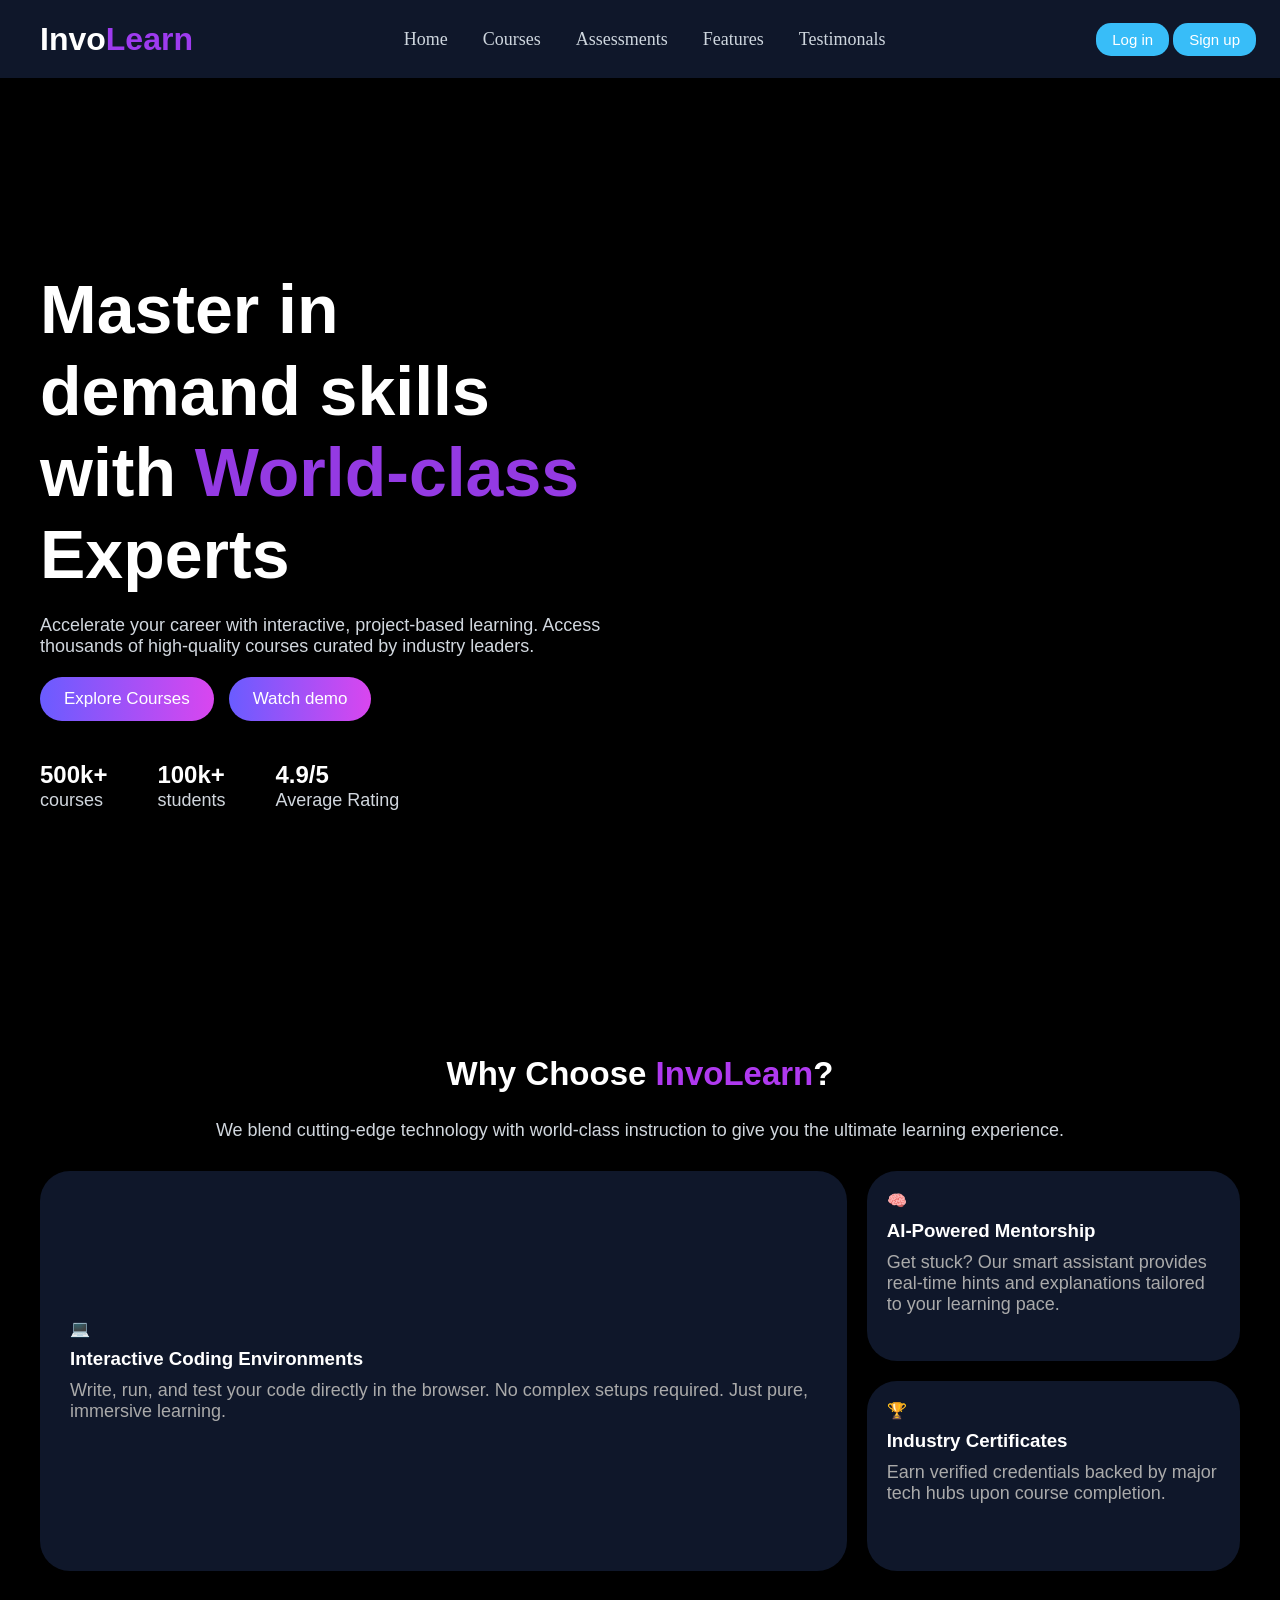
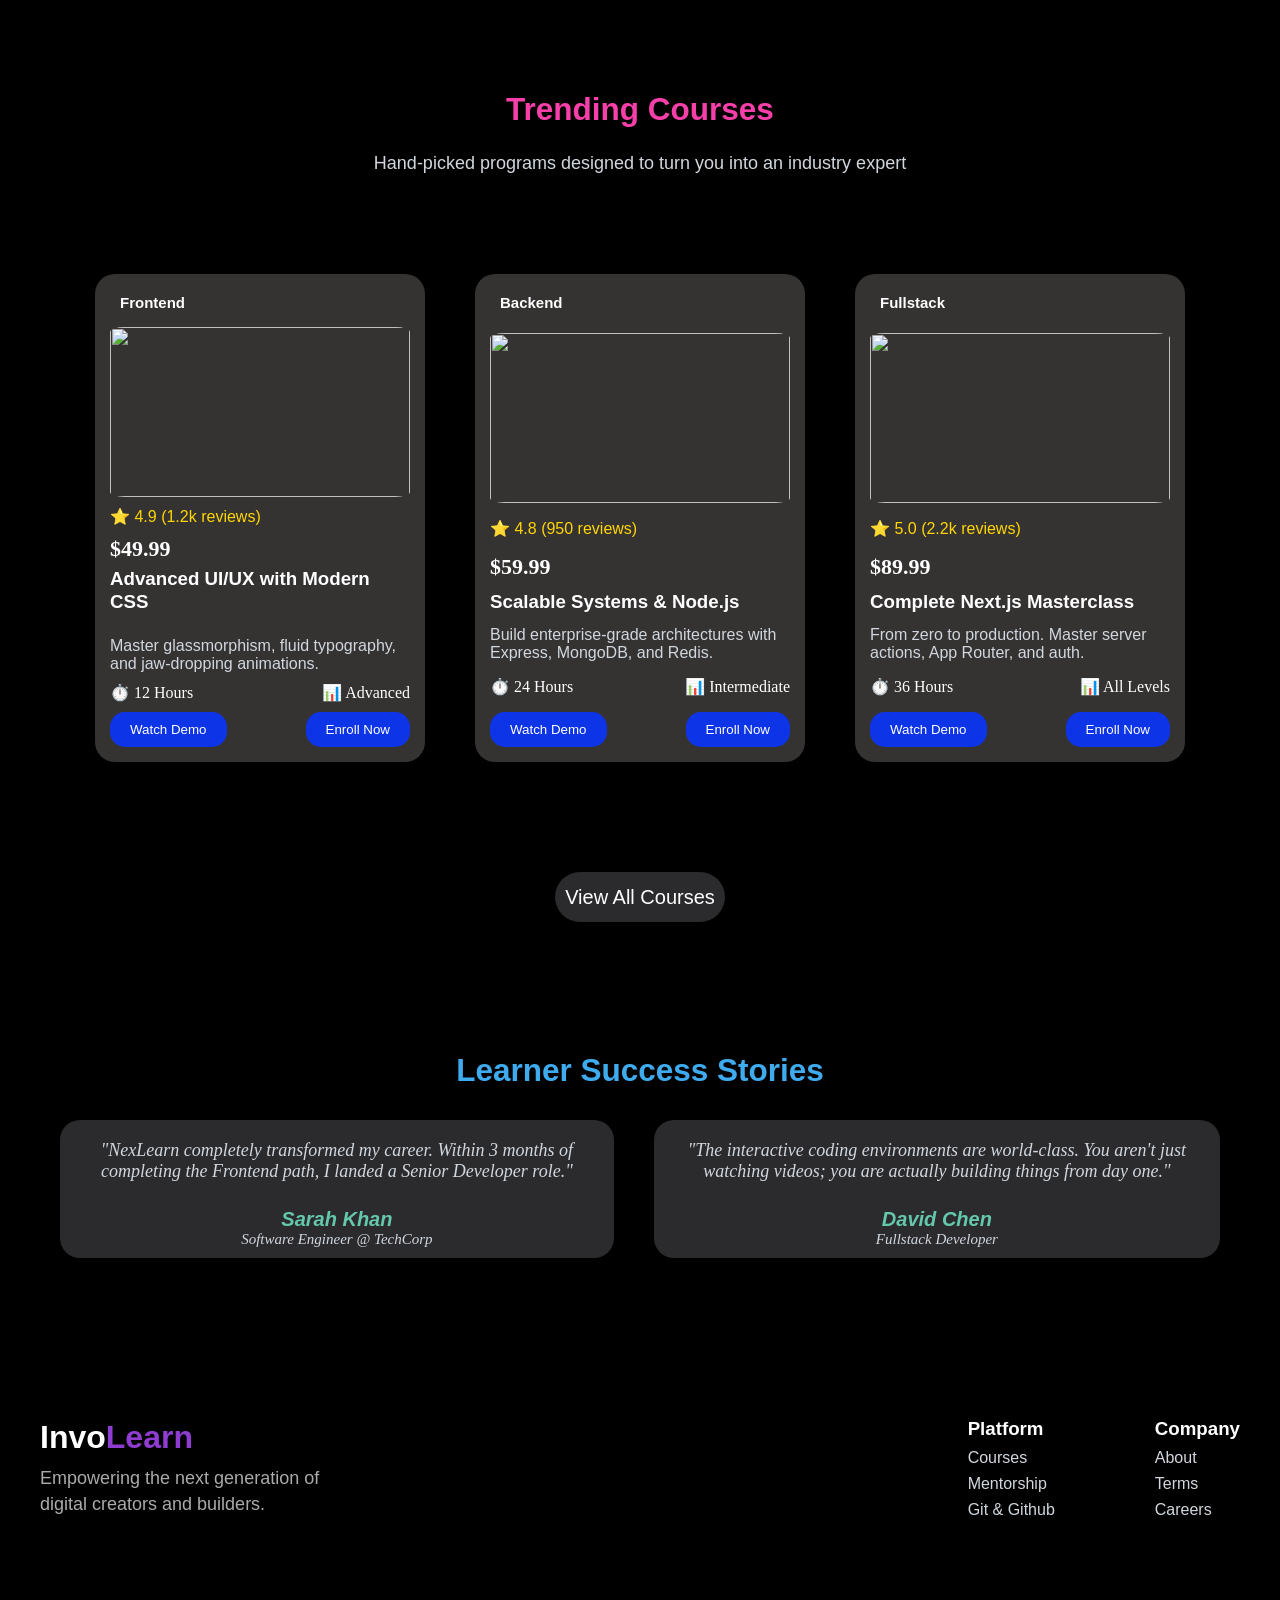
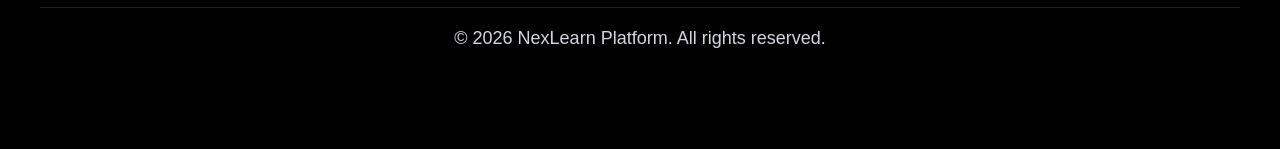
==== index.html @ 538912b0 "Add files via upload" ====
<!DOCTYPE html>
<html lang="en">
<head>
    <meta charset="UTF-8">
    <meta name="viewport" content="width=device-width, initial-scale=1.0">
    <title>InvoLearn</title>
    <link rel="stylesheet" href="style.css">
    <link rel="stylesheet" href="course_css.css">
   
</head>
<body>
    
    <div class="nav">
        <h1>Invo<span style="color:rgb(158, 59, 239)">Learn</span></h1>

    <nav class="navbar">
    <ul>
        <li><a href="#home">Home</a></li>
        <li><a href="courses.html">Courses</a></li>
        <li><a href="assessments.html">Assessments</a></li>
        <li><a href="#features">Features</a></li>
        <li><a href="#review">Testimonals</a></li>
    </ul>
     </nav>
    
    <div class="navbut">
        <button  class="login-btn" onclick="openModal()" id="loginBtn">Log in</button>
        <button class="signup-btn" id="signupBtnHeader"><a href="SignUp_page.html">Sign up</a></button>
        <button id="logoutBtn" style="display: none;">Logout</button>
    </div>
    </div>
  
   <!-- HEADER -->
   <header class="hero" id="home">
    <div class="hero-content">
        <div class="herotext">
          <h1>Master in demand skills with <span style="color:rgb(148, 58, 227)">World-class</span> Experts</h1>
          <p>Accelerate your career with interactive, project-based learning. Access thousands of high-quality courses curated by industry leaders.</p>
        
        <div class="hero-button">
        <button onclick="goToCourses()">
            Explore Courses
        </button>
        <button>Watch demo</button>
        </div>
        <div class="stats">
            <div>
             <h2>500k+</h2>
            <p>courses</p>
            </div>

             <div>
              <h2>100k+</h2>
               <p>students</p>
            </div>
             <div>
             <h2>4.9/5</h2>
            <p>Average Rating</p>
             </div>
        </div>
        
    </div>
    <div class="hero-image">
        <img src="assets/main.png" alt="">
    </div>
    </div>
    
   </header>
<!-- SECTION1 FEATURES -->
   <section class="section1" id="features" >
    <div class="sec1head">
    <h1>Why Choose <span style="color:rgb(175, 57, 239)">InvoLearn</span>?</h1>
    <br>
    <p>We blend cutting-edge technology with world-class instruction to give you the ultimate learning experience.</p>
   </div>

   <div class="features">
     
    <div class="f1">
        💻
        <h3>Interactive Coding Environments</h3>
        <p>Write, run, and test your code directly in the browser. No complex setups required. Just pure, immersive learning.</p>
   </div>
   <div class="right-card">
   <div class="f2">🧠
        <h3>AI-Powered Mentorship</h3>
        <p>Get stuck? Our smart assistant provides real-time hints and explanations tailored to your learning pace.</p>
    </div>
    <div class="f3" >🏆
        <h3>Industry Certificates</h3>
        <p>Earn verified credentials backed by major tech hubs upon course completion.</p>
    </div>
</div>
</div>
</section>

<!-- SECTION2 Courses-->
<section class="section2" id="course">
    <div class="sec2head">
        <h1 style="color:rgb(247, 63, 170)">Trending Courses</h1>
        <br>
        <p>Hand-picked programs designed to turn you into an industry expert</p>
    </div>
    <div class="courses">

      <div class="card">
        <h4 class="tag">Frontend</h4>
        <img src="assets/course_1.png" alt="">
            <p class="rating">⭐ 4.9 (1.2k reviews)</p>
            <span class="course-price">$49.99</span>
            <h3>Advanced UI/UX with Modern CSS</h3>
            <br>
            <p>Master glassmorphism, fluid typography, and jaw-dropping animations.</p>
              
            <div class="info">
            <span >⏱️ 12 Hours</span>
            <span>📊 Advanced</span>
            </div>
            <div class="btn-group">
            <button class="demo-btn" data-course="front">Watch Demo</button>  
            <button class="cardenroll-btn" data-course="frontend">Enroll Now</button>
            </div>
        </div>

     <div class="card">
            <h2 class="tag">Backend</h2>
            <img src="assets/course_2.png" alt="">
            <p class="rating">⭐ 4.8 (950 reviews)</p>
            <span class="course-price">$59.99</span>
            <h3>Scalable Systems & Node.js</h3>
            <p>Build enterprise-grade architectures with Express, MongoDB, and Redis.</p>
            
            <div class="info">
            <span>⏱️ 24 Hours</span>
            <span>📊 Intermediate</span>
            </div>
            <div class="btn-group">
            <button class="demo-btn" data-course="back">Watch Demo</button>
            <button class="cardenroll-btn" data-course="backend">Enroll Now</button>
            </div>
        </div>

     <div class="card">
            <h2 class="tag">Fullstack</h2>
            <img src="assets/course_3.png" alt="">
            <p class="rating">⭐ 5.0 (2.2k reviews)</p>
            <span class="course-price">$89.99</span>
            <h3>Complete Next.js Masterclass</h3>
            <p>From zero to production. Master server actions, App Router, and auth.</p>
            
            <div class="info">
            <span>⏱️ 36 Hours</span>
            <span>📊 All Levels</span>
            </div>
            <div class="btn-group">
            <button class="demo-btn" data-course="full">Watch Demo</button>
            <button class="cardenroll-btn" data-course="Fullstack">Enroll Now</button>
            </div>
        </div>
    </div>
    <div class="view-all">
    <a href="courses.html"><button>View All Courses</button></a>
    </div>
</section>

<!-- SECTION 3 TESTIMONALS -->
    <section class="Testimonals" id="review">
        <div class="sec3head"><h1>Learner Success Stories</h1></div>
        <div class="learner">
        <div class="learn">
            <p>
                "NexLearn completely transformed my career. Within 3 months of completing the Frontend path, I landed a Senior Developer role."
            </p>
            <h4>Sarah Khan</h4>
            <p style="font-size:15px;">Software Engineer @ TechCorp</p>
        </div>
        <div class="learn">
            <p>
                "The interactive coding environments are world-class. You aren't just watching videos; you are actually building things from day one."
            </p>
            <h4>David Chen</h4>
            <p style="font-size:15px;">Fullstack Developer</p>
        </div>
        </div>
    </section>

    <footer class="foot">

        <div class="foot-content">
        <div class="foot-head">
            <h1>Invo<span style="color:rgb(142, 61, 208)">Learn</span></h1>
            <p>Empowering the next generation of digital creators and builders.</p>
        </div>

        <div class="foot-col">
            <div class="column">
            <h3>Platform</h3>
            <p>Courses</p>
            <p>Mentorship</p>
            <p>Git & Github</p>
            </div>

            <div class="column">
            <h3>Company</h3>
            <p>About</p>
            <p>Terms</p>
            <p>Careers</p>

            </div>
        </div>
        </div>

        <div class="foot-bottom">
            <p>&copy; 2026 NexLearn Platform. All rights reserved.</p>
        </div>
    </footer>

<!-- modal login/signup -->
 <div class="modal" id="loginModal">
    <div class="modal-content">
        <span class="close" onclick="closeModal()">×</span>

        <h2>Welcome Back</h2>
        <p>Sign in to continue your learning journey.</p>

        <form id="loginForm">
            <input type="email" placeholder="Email Address" required>
            <input type="password" placeholder="Password" required>

            <button class="submit-btn" type="submit">Log In</button>
            <br>
            <p>Don't have an account? <a href="SignUp_page.html" style="color:white">Signup</a></p>
        </form>
        
    </div>
</div>

<div id="msgg">Login Successful ✅</div>
  
</body>
<script>
function openModal() {
    document.getElementById("loginModal").style.display = "flex";
    document.getElementById("msgg").classList.remove("show");
}

function closeModal() {
    document.getElementById("loginModal").style.display = "none";
}

function showMessage() {
    let msg = document.getElementById("msgg");
     msg.classList.add("show");
     void msg.offsetWidth;
    msg.classList.add("show");
    setTimeout(() => {
        msg.classList.remove("show");
    }, 3000);

   
}


document.getElementById("loginForm").addEventListener("submit", function(e){
    e.preventDefault();

    let email = document.querySelector("#loginForm input[type='email']").value;
    let password = document.querySelector("#loginForm input[type='password']").value;

    if(email.trim() !== "" && password.trim() !== "") {
        localStorage.setItem("isLoggedIn", "true");
        closeModal();
        showMessage();

        // 🔥 Navbar update instantly (same page pe)
        document.getElementById("loginBtn").style.display = "none";
        document.getElementById("signupBtnHeader").style.display = "none";
        document.getElementById("logoutBtn").style.display = "inline-block";
    } 
    else {
        alert("Please fill all fields!");
    }
});

function goToCourses() {
    window.location.href = "courses.html";
}



</script>
<script src="enroll-button.js"></script> 
<script src="main.js"></script>
<script src="demo-page.js"></script>

</html>
---- style.css ----
*{
    margin:0;
    padding:0;

}
body{
    background-color: black;
    color:white;
}

h1, h2, h3, h4, h5, h6 {
    font-family: 'Outfit', sans-serif;
    font-weight: 700;
    line-height: 1.2;
}
p{
    font-size:18px;
    font-family :'Inter', sans-serif;
    color:rgb(209, 215, 222);
}
.nav{
    position:fixed;
    display: flex;
    justify-content: space-between;
    align-items: center;
    padding: 20px 40px;
    background: #0f172a;
    color: white;
    width: 95%;

}

.navbar ul{
    list-style: none;
    display:flex;
    gap:35px;
    align-items: center;
}

.navbar a{
    text-decoration: none;
    color:rgb(206, 214, 222);
    font-size:18px;
    transform:scale(1.5);
}

.navbut button{
   background: #38bdf8;
    color: white;
    border: none;
    font-size:15px;
    border-radius:15px;
    padding: 8px 16px;
    cursor: pointer;
}
.navbut button a{
    text-decoration: none;
    color:white;
}

li:hover{
    transform:scale(1.06);
}
a:hover{
    
    color:white;
}
.navbut button:hover{
    transform:scale(1.07);
}
/* Header */
.hero{
    min-height: 100vh;
    align-items: center;
    justify-content:center;
    max-width: 1200px;
    margin: 0 auto;
    padding: 30px 32px 64px;
    display:flex;
}
.hero-content{
    display:flex;
    align-items: center;
    justify-content: space-between;
    width:100%;
    gap:60px;
}
.herotext{
    flex:1;
    display:flex;
    min-width:500px;
    flex-direction:column;
    gap:20px;
}
.herotext h1{
    margin-top:120px;
    font-size: 68px;
    line-height: 1.2;
}
.hero-button{
    display:flex;
    gap:15px;
}
.hero-button button{
  padding: 12px 24px;
  font-size:17px;
  border-radius: 25px;
  border: none;
  background: linear-gradient(90deg, #6a5cff, #d946ef);
  color: white;
  cursor: pointer;
}
.stats{
    display:flex;
    gap:50px;
    margin-top:20px;
}
.hero-image{
    flex:1;
    display:flex;
    justify-content: center;
}
.hero-image img{
    
    max-width:400px;
    border-radius:15px;
    transition: 0.3s ease;
    
}
.hero-image img:hover{
    transform: translate(20px) rotate(-3deg) scale(1.05); ;
}
.hero-button button:hover{
    transform:scale(1.07);
}

/* section1 */
.section1{
    max-width: 1200px;   
    margin: 0 auto;      
    padding: 60px 20px;
}
.sec1head{
    text-align: center;
    font-size:22px;
    margin-bottom:30px;
    
}
.features{
    display:flex;
    gap:20px;
    margin-top:20px;
}
.f1{
    flex:2;
    background-color: #0f172a;
    padding:30px;
    border-radius:30px;   
     display:flex;
    flex-direction:column;
    justify-content:center;   
    align-items:flex-start;   
    text-align:left; 
    min-height: 250px;
}
.right-card{
    flex:1;
    display:flex;
    flex-direction:column;
    gap:20px;
}
.f2,.f3{
    background:#0f172a;
    padding:20px;
    border-radius:30px;
    min-height: 150px;
}
.f1 h3, .f2 h3, .f3 h3{
    margin:10px 0;
}

.f1 p, .f2 p, .f3 p{
    color:#aaa;
}
.f1:hover , .f2:hover , .f3:hover{
    transform:translatey(-5px);
    transition:0.3 ease;
}
/* SECTION2 */

.section2{
    max-width: 1200px;   
    margin: 0 auto;      
    padding: 60px 20px;
}
.sec2head{
    text-align: center;
    font-size:21px;
    margin-bottom:40px;

}
.courses{
    display:flex;
    gap:50px;
    justify-content: center;
    flex-wrap:wrap;
}
.card{
    background-color: rgb(53, 50, 50);
    padding:15px;
    border-radius:20px;
    min-height:420px;
    width:300px;
    display:flex;
    flex-direction:column;
    justify-content: space-between;
    transition:0.3 ease;
}
.card img{
    padding:10px 0px 10px;
    height:170px;
    width:100%;
    object-fit: cover;
    border-radius:15px;
}
.tag{
    padding:5px 10px;
    border-radius:20px;
    font-size:15px;
    
}
.rating{
    color:gold;
    font-size:14px;
}
.card h3{
    margin:6px 0;
}
.card p{
    font-size:16px;
}
.info{
    display:flex;
    justify-content: space-between;
    font-size:16px;
    margin-top:10px;
}
.course-price{
    font-size:22px;
    font-weight: bold;
    margin-top:10px;
    
}
.btn-group {
    display:flex;
    gap:10px;
    margin-top:10px;
    justify-content: space-between;
}
.btn-group button {
    padding:10px 20px;
    border-radius:15px;
    border:none;
    background:#0d35e7;
    color:white;
    cursor:pointer;

}
.cardenroll-btn {
    padding:10px 20px;
    border-radius:15px;
    border:none;
    background:#0d35e7;
    color:white;
    cursor:pointer;
}

.view-all{
        display:flex;
        justify-content: center;
        margin-top:50px;
        
}
.view-all button{
        background-color: #2b2b2e;
        height:50px;
        width:170px;
        border-radius:25px;
        border:none;
        font-size:20px;
        color:white;
        cursor:pointer;      
}
.card:hover{
       transform: translateY(-2px) scale(1.08);
} 
.btn-group button:hover {
    transform: scale(1.07);
}
.view-all button:hover{
    transform:translateY(-3px) scale(1.03);
}

/* Section3 */
.Testimonals{
    max-width: 1200px;   
    margin: 0 auto;      
    padding: 60px 20px;

}
.sec3head{
    text-align:center;
    font-size:21px;
    color:rgb(62, 171, 238);
    margin:10px 0;
    
}
.learner{
    display:flex;
    justify-content: center;
}
.learner p{
    font-family: Cambria, Cochin, Georgia, Times, 'Times New Roman', serif;
}
.learn{
    text-align:center;
    margin:20px;
    background-color: #2b2b2e;
    border-radius: 20px; 
    justify-content: space-between;
    padding:20px 0px 10px;
    font-style: italic;
    font-size:20px;
    font-family:Cambria, Cochin, Georgia, Times, 'Times New Roman', serif
}
.learn h4{
    margin-top:25px;
    color:rgb(100, 200, 172);
}

/* Footer  */
.foot{
    margin: 0 auto;
    max-width: 1200px;
    padding: 80px 20px;
}
.foot-content{
    display:flex;
    justify-content:space-between;
    align-items:flex-start;
    gap:150px;
}
.foot-head{
    max-width:300px;
}

.foot-head a{
    text-decoration: none;
    color:white;
}
.foot-head p{
    color:#aaa;
   margin-top:10px;
   line-height:1.4;
}

.foot-col{
    display:flex;
    gap:100px;
}
.column{
    text-align:left;
}
.column h4{
   margin-bottom: 15px;
   
}

.column p{
    margin:8px 0;
    cursor:pointer;
    transition: 0.3s ease;
    font-size:16px;
}
.column p:hover{
    color:#3759f3;
    transform: translateX(5px);
}
.foot-bottom{
    border-top:1px solid #222;
    margin-top:80px;
    padding:20px;
    text-align:center;
}



@media(max-width:600px){
    .nav{
        flex-direction: column;
        gap:10px;
        padding:15px 20px;
    }
    .navbar ul{
        gap:15px;
        font-size:12px;
        justify-content: center;
    }
    .hero{
        padding-top:120px;
    }
    .hero-content{
        flex-direction: column;
        text-align:center;
    }
    .herotext h1{
        font-size:40px;
    }
    .herotext p{
        font-size:20px;
        margin-top:10px;
    }
    .stats{
        flex-direction: column;
        align-items: center;
        gap:20px;
        flex-wrap: wrap;
        justify-content: center;
    }
    .hero-button{
        justify-content: center;
    }
    .stats{
        flex-direction:column;
        gap:20px;
        align-items:center;
    }
    .foot-content{
        flex-direction: column;
        gap:40px;
    }
    .foot-col{
        flex-direction:column;
        gap:30px;
    }
}  
    /* MODAL BACKGROUND */

.modal {
    display: none;
    position: fixed;
    inset: 0;
    backdrop-filter: blur(10px);
    background: rgba(0,0,0,0.6);

    justify-content: center;
    align-items: center;
}

/* Modal Box */
.modal-content {
    width: 350px;
    padding: 30px;
    border-radius: 20px;
    background: linear-gradient(145deg, #0f172a, #1e293b);
    box-shadow: 0 0 40px rgba(138, 92, 246, 0.4);
    position: relative;
    text-align: center;
}

/* Close Button */
.close {
    position: absolute;
    top: 10px;
    right: 15px;
    font-size: 22px;
    cursor: pointer;
    color: #aaa;
}

/* Headings */
.modal h2 {
    margin-bottom: 5px;
}

.modal p {
    color: #aaa;
    font-size: 14px;
}

/* Inputs */
.modal input {
    width: 100%;
    padding: 12px;
    margin: 12px 0;
    border-radius: 10px;
    border: 1px solid #333;
    background: transparent;
    color: white;
}

/* Button */
.submit-btn {
    width: 100%;
    padding: 12px;
    border: none;
    border-radius: 25px;
    background: linear-gradient(45deg, #6a5af9, #a855f7);
    color: white;
    font-size: 16px;
    cursor: pointer;
    margin-top: 10px;
    box-shadow: 0 0 15px rgba(168, 85, 247, 0.6);
}

/* Success Message */
#msgg {
    position: fixed;
    top: -60px; /* hidden initially */
    left: 50%;
    transform: translateX(-50%);
    background: #027f7f;
    color: white;
    padding: 12px 25px;
    border-radius: 25px;
    font-size: 14px;
    box-shadow: 0 0 15px rgba(34,197,94,0.6);
    transition: top 0.4s ease;
  
}

/* show state */
#msgg.show {
    top: 20px;
}
---- course_css.css ----
*{
    margin:0;
    padding:0;

}
body{
    background-color: black;
    color:white;
}

h1, h2, h3, h4, h5, h6 {
    font-family: 'Outfit', sans-serif;
    font-weight: 700;
    line-height: 1.2;
}
p{
    font-size:18px;
    font-family :'Inter', sans-serif;
    color:rgb(209, 215, 222);
}
.nav{
    
    display: flex;
    justify-content: space-between;
    align-items: center;
    padding: 20px 40px;
    background: #0f172a;
    color: white;
    width: 95%;

}

.navbar ul{
    list-style: none;
    display:flex;
    gap:35px;
    align-items: center;
}

.navbar a{
    text-decoration: none;
    color:rgb(206, 214, 222);
    font-size:18px;
    transform:scale(1.5);
}

.navbut button{
   background: #38bdf8;
    color: white;
    border: none;
    font-size:15px;
    border-radius:15px;
    padding: 8px 16px;
    cursor: pointer;
}
.navbut button a{
    text-decoration: none;
    color:white;
}
li:hover{
    transform:scale(1.06);
}
a:hover{
    
    color:white;
}
.navbut button:hover{
    transform:scale(1.07);
}

.head{
    margin-top:80px;
    text-align: center;
    font-size: 25px;
}
.head p{
    font-size:20px;
    margin-top:10px;
    color:#b0b0c5
}

/* COURSES */
.courses{
    max-width: 1200px;   
    margin: 0 auto;      
    padding: 60px 20px;
    display:flex;
    gap:50px;
    justify-content: center;
    flex-wrap:wrap;
}
.card{
    background-color: rgb(53, 50, 50);
    padding:15px;
    border-radius:20px;
    min-height:420px;
    width:300px;
    display:flex;
    flex-direction:column;
    justify-content: space-between;
    transition:0.3 ease;
}
.card img{
    padding:10px 0px 10px;
    height:170px;
    width:100%;
    object-fit: cover;
    border-radius:15px;
}
.tag{
    padding:5px 10px;
    border-radius:20px;
    font-size:15px;
    
}
.rating{
    color:gold;
    font-size:14px;
}
.card h3{
    margin:6px 0;
}
.card p{
    font-size:16px;
}
.info{
    display:flex;
    justify-content: space-between;
    font-size:16px;
    margin-top:10px;
}
.price{
    font-size:22px;
    font-weight: bold;
    margin-top:10px;
    display:flex;
    justify-content: space-between;
}
.price button{
    padding:10px 20px;
    border-radius:15px;
    border:none;
    background:#0d35e7;
    color:white;
    cursor:pointer;
}
.price button a{
    text-decoration: none;
    color:white;
}
.view-all{
        display:flex;
        justify-content: center;
        margin-top:50px;
        
}
.view-all button{
        background-color: #2b2b2e;
        height:50px;
        width:170px;
        border-radius:25px;
        border:none;
        font-size:20px;
        color:white;
        cursor:pointer;      
}
.card:hover{
       transform:translateX(5px) rotateX(3deg) ;
}
.card button:hover{
    transform:scale(1.07);

}
.foot{
    margin: 0 auto;
    max-width: 1200px;
    padding: 80px 20px;
}
.foot-cnt p{
    margin-top:20px;
    font-size:18px;
    Width:300px;
    color:#9797a1
}
@media(max-width:600px){
    .nav{
        flex-direction: column;
        gap:10px;
        padding:15px 20px;
    }
    .navbar ul{
        gap:15px;
        font-size:12px;
        justify-content: center;
    }
}
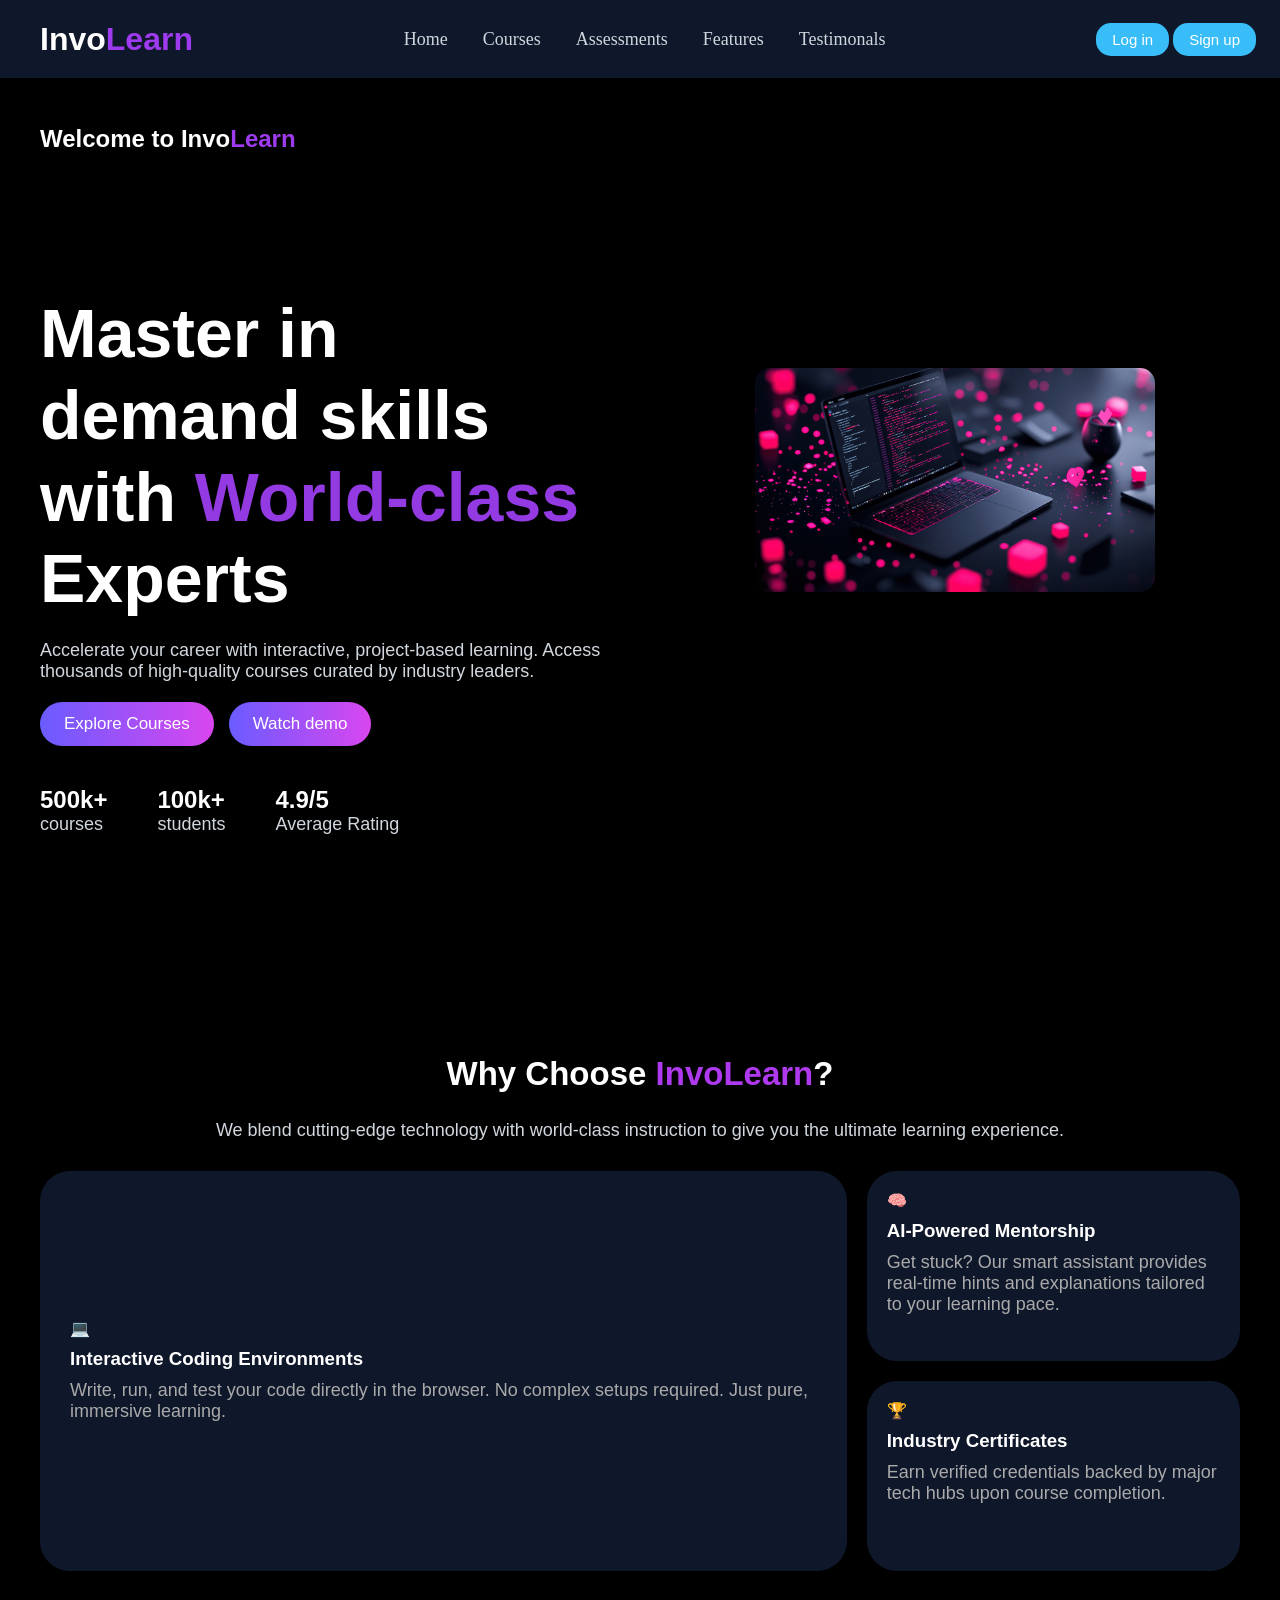
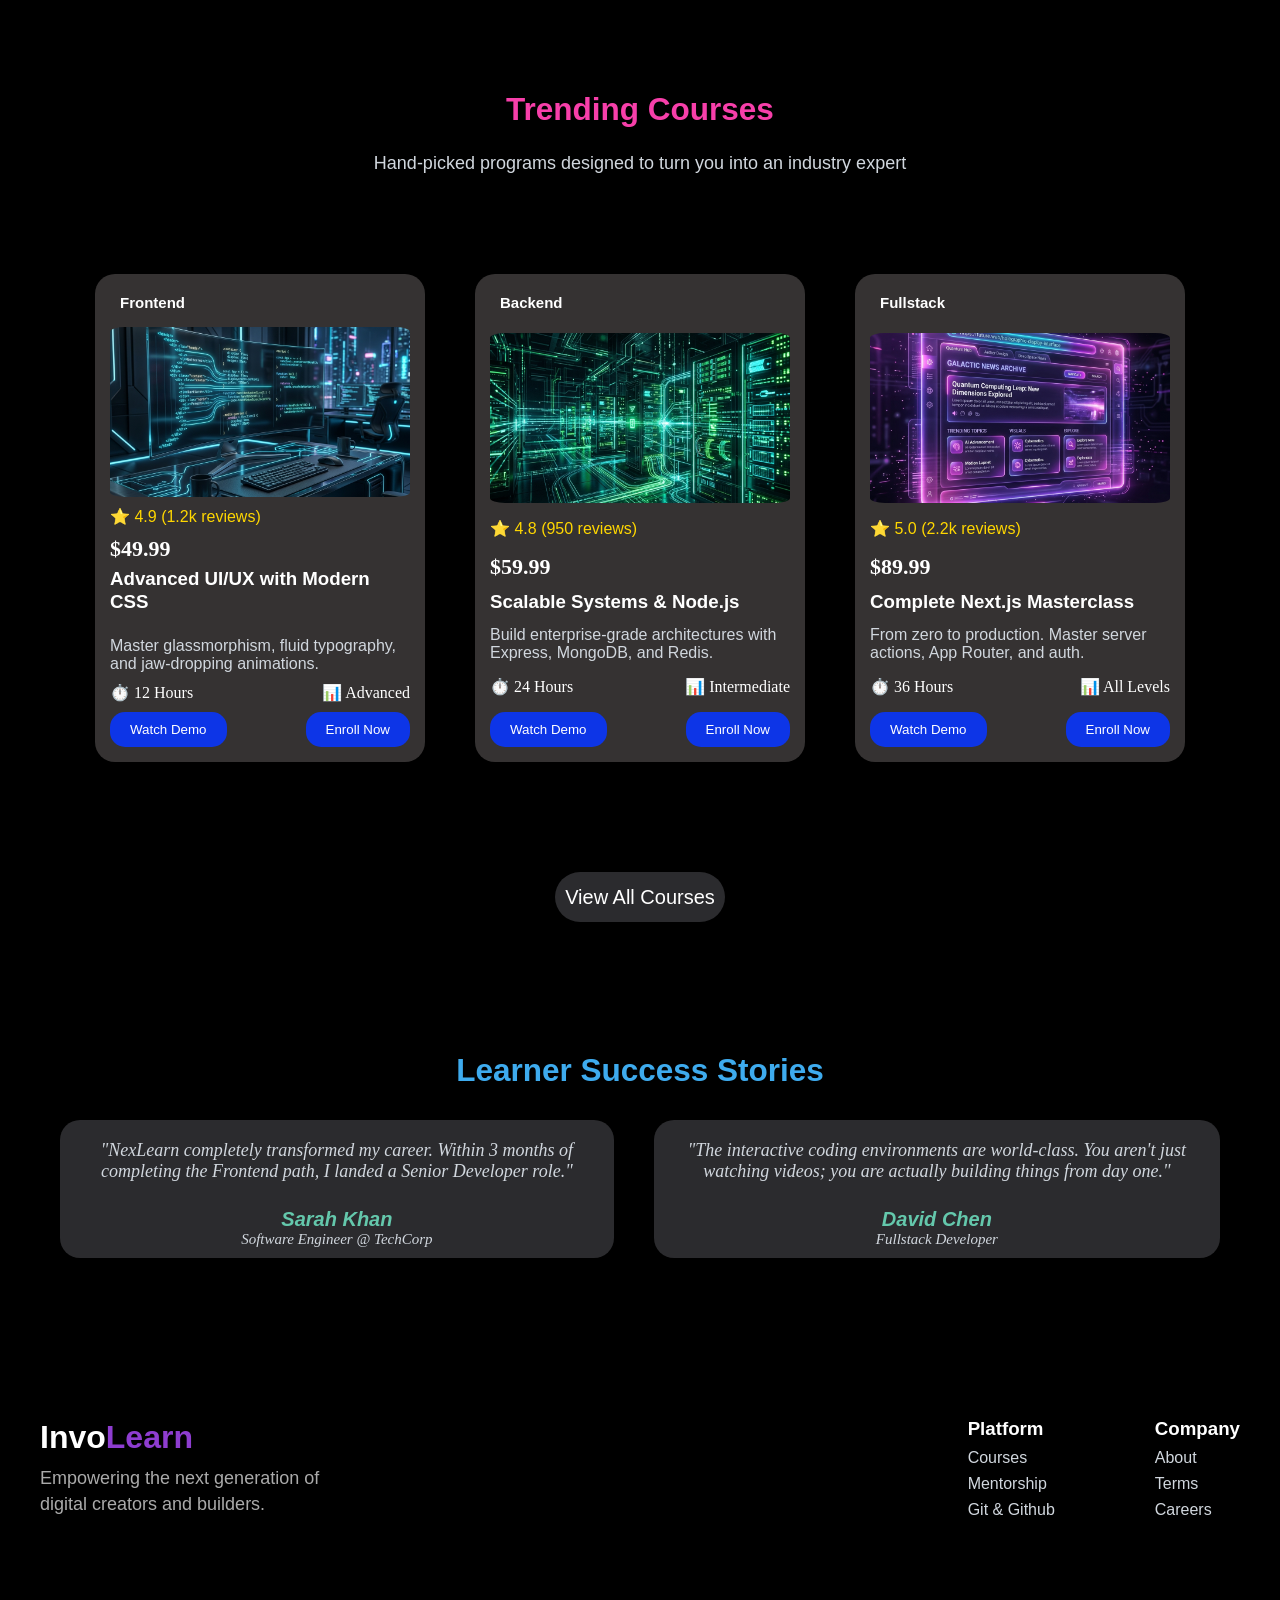
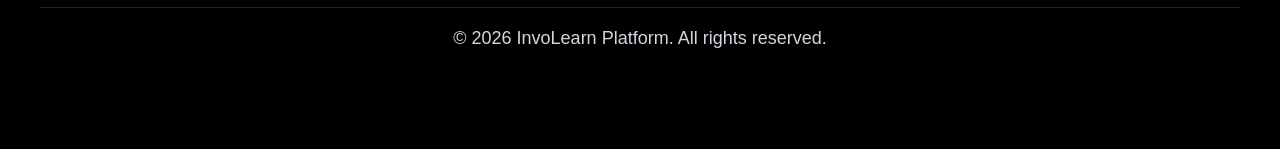
==== commit c0437f77: "Update index.html" ====
--- a/index.html
+++ b/index.html
@@ -34,6 +34,7 @@
    <header class="hero" id="home">
     <div class="hero-content">
         <div class="herotext">
+          <h2>Welcome to Invo<span style="color:rgb(158, 59, 239)">Learn</span></h2>
           <h1>Master in demand skills with <span style="color:rgb(148, 58, 227)">World-class</span> Experts</h1>
           <p>Accelerate your career with interactive, project-based learning. Access thousands of high-quality courses curated by industry leaders.</p>
         
@@ -211,7 +212,7 @@
         </div>
 
         <div class="foot-bottom">
-            <p>&copy; 2026 NexLearn Platform. All rights reserved.</p>
+            <p>&copy; 2026 InvoLearn Platform. All rights reserved.</p>
         </div>
     </footer>
 
@@ -293,4 +294,4 @@
 <script src="main.js"></script>
 <script src="demo-page.js"></script>
 
-</html>+</html>
--- a/style.css
+++ b/style.css
@@ -77,6 +77,7 @@
     margin: 0 auto;
     padding: 30px 32px 64px;
     display:flex;
+
 }
 .hero-content{
     display:flex;
@@ -88,7 +89,7 @@
 .herotext{
     flex:1;
     display:flex;
-    min-width:500px;
+    min-width:0;
     flex-direction:column;
     gap:20px;
 }
@@ -395,55 +396,94 @@
 
 
 
-@media(max-width:600px){
-    .nav{
+/* 🔥 MOBILE FIX (FINAL) */
+@media (max-width: 600px) {
+
+      .nav {
+        position: static; /* 🔥 key fix */
+        height: auto;
+        padding: 15px;
         flex-direction: column;
-        gap:10px;
-        padding:15px 20px;
-    }
-    .navbar ul{
-        gap:15px;
-        font-size:12px;
+        gap: 10px;
+    }
+
+    body {
+        padding-top: 0; /* remove extra space */
+    }
+    .navbar ul {
+        flex-wrap: wrap; /* IMPORTANT */
         justify-content: center;
-    }
-    .hero{
-        padding-top:120px;
-    }
-    .hero-content{
-        flex-direction: column;
-        text-align:center;
-    }
-    .herotext h1{
-        font-size:40px;
-    }
-    .herotext p{
-        font-size:20px;
-        margin-top:10px;
-    }
-    .stats{
+        gap: 12px;
+    }
+
+    .navbar a {
+        font-size: 14px;
+    }
+
+    .navbut {
+        display: flex;
+        gap: 10px;
+    }
+    
+
+  /* HERO */
+    .hero {
+        margin-top: 100px; /* keep space below navbar */
+        padding-top: 20px;
+        text-align: center;
+    }
+
+
+    .hero-content {
         flex-direction: column;
         align-items: center;
-        gap:20px;
-        flex-wrap: wrap;
-        justify-content: center;
-    }
-    .hero-button{
-        justify-content: center;
-    }
-    .stats{
-        flex-direction:column;
-        gap:20px;
-        align-items:center;
-    }
-    .foot-content{
+        text-align: center;
+    }
+
+    .herotext {
+        min-width: 0; /* VERY IMPORTANT FIX */
+        width: 100%;
+    }
+
+    .herotext h1 {
+        font-size: 30px;
+        margin-top: 20px;
+    }
+
+    .herotext p {
+        font-size: 15px;
+       
+    }
+
+    /* 🔹 BUTTONS */
+    .hero-button {
         flex-direction: column;
-        gap:40px;
-    }
-    .foot-col{
-        flex-direction:column;
-        gap:30px;
-    }
-}  
+        align-items: center;
+        width: 100%;
+    }
+
+    .hero-button button {
+        width: 90%;
+    }
+
+    /* 🔹 STATS */
+    .stats {
+        flex-direction: column;
+        align-items: center;
+        gap: 20px;
+    }
+      .foot-content {
+        flex-direction: column;
+        align-items: center;
+        gap: 30px;
+        text-align: center;
+    }
+
+    .foot-col {
+        flex-direction: column;
+        gap: 20px;
+    }
+}
     /* MODAL BACKGROUND */
 
 .modal {
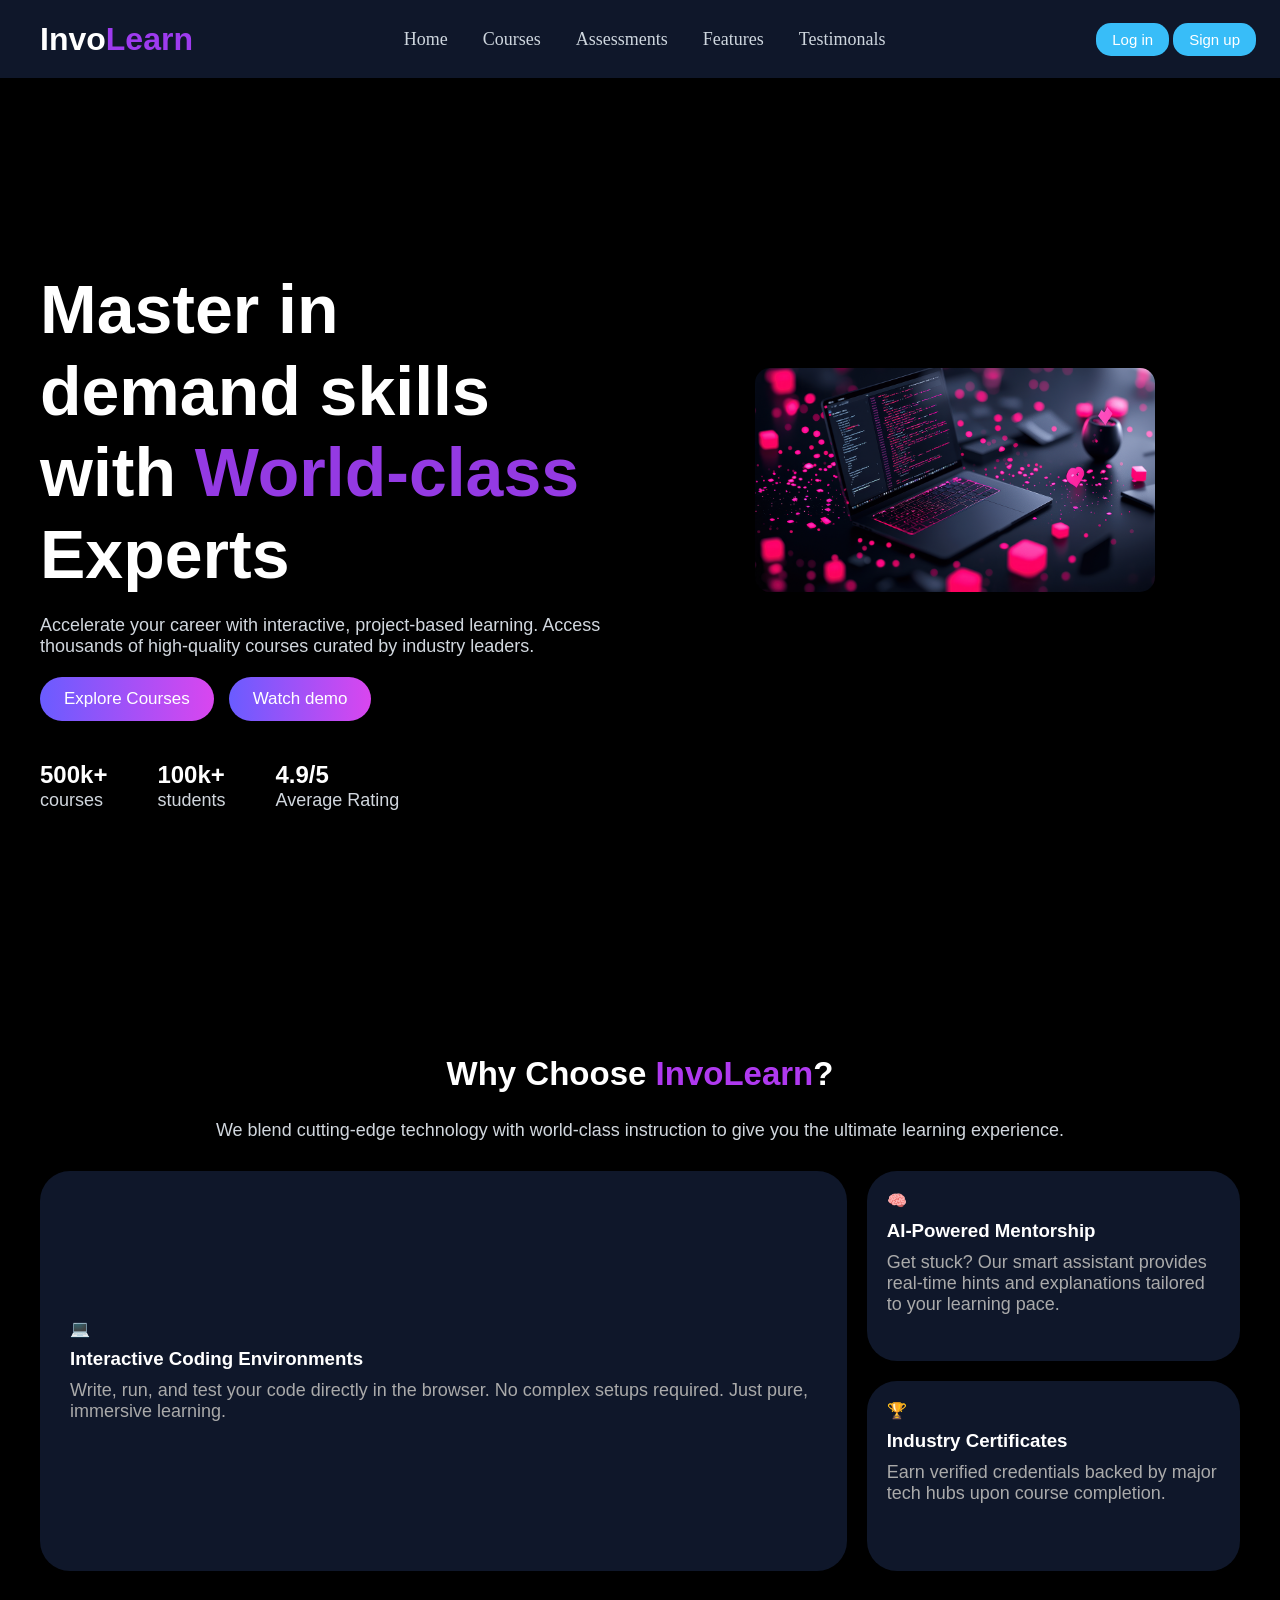
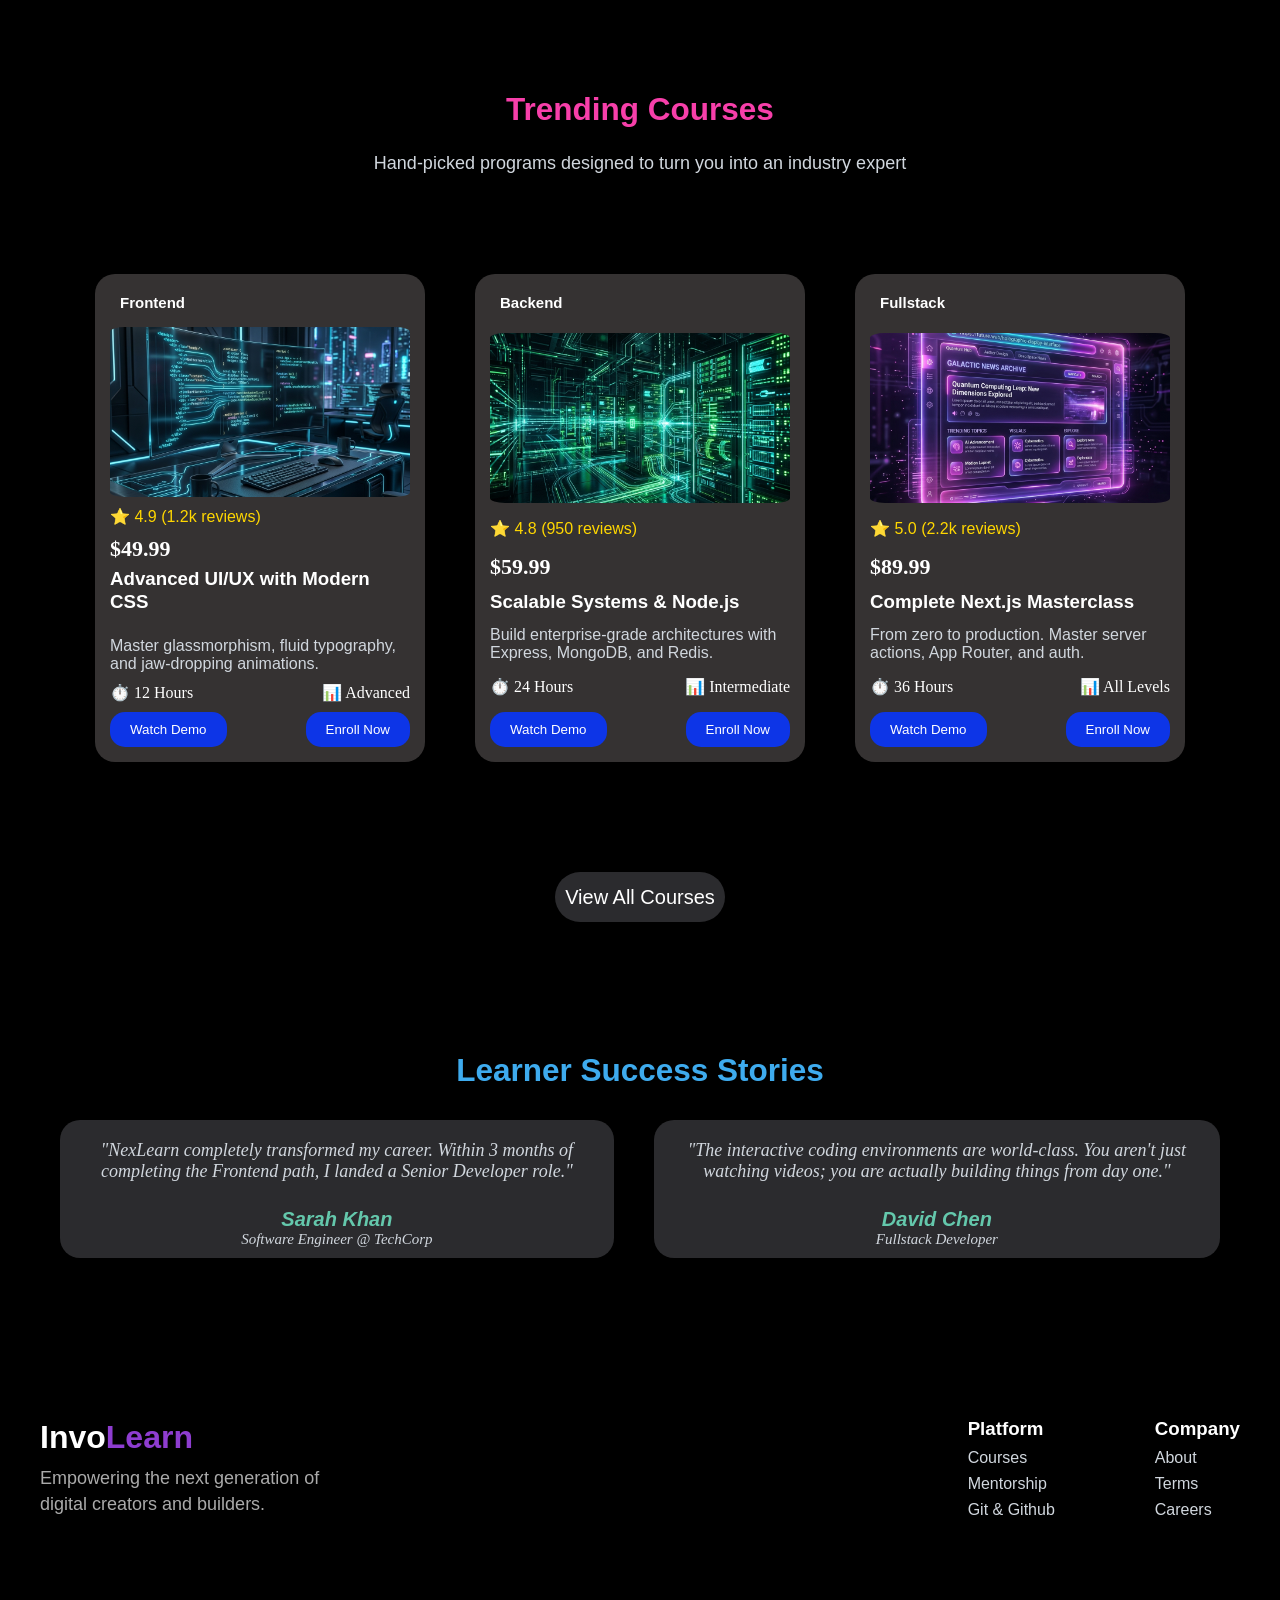
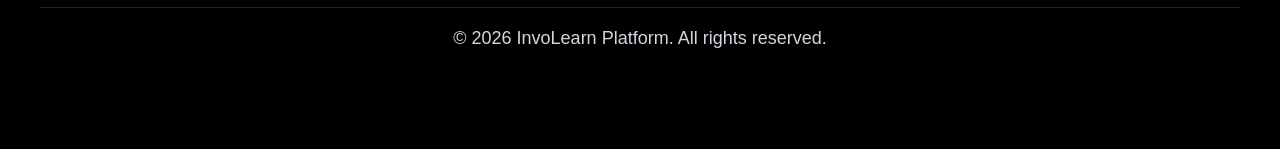
==== commit c8dcccbc: "Update index.html" ====
--- a/index.html
+++ b/index.html
@@ -34,7 +34,7 @@
    <header class="hero" id="home">
     <div class="hero-content">
         <div class="herotext">
-          <h2>Welcome to Invo<span style="color:rgb(158, 59, 239)">Learn</span></h2>
+          
           <h1>Master in demand skills with <span style="color:rgb(148, 58, 227)">World-class</span> Experts</h1>
           <p>Accelerate your career with interactive, project-based learning. Access thousands of high-quality courses curated by industry leaders.</p>
         
